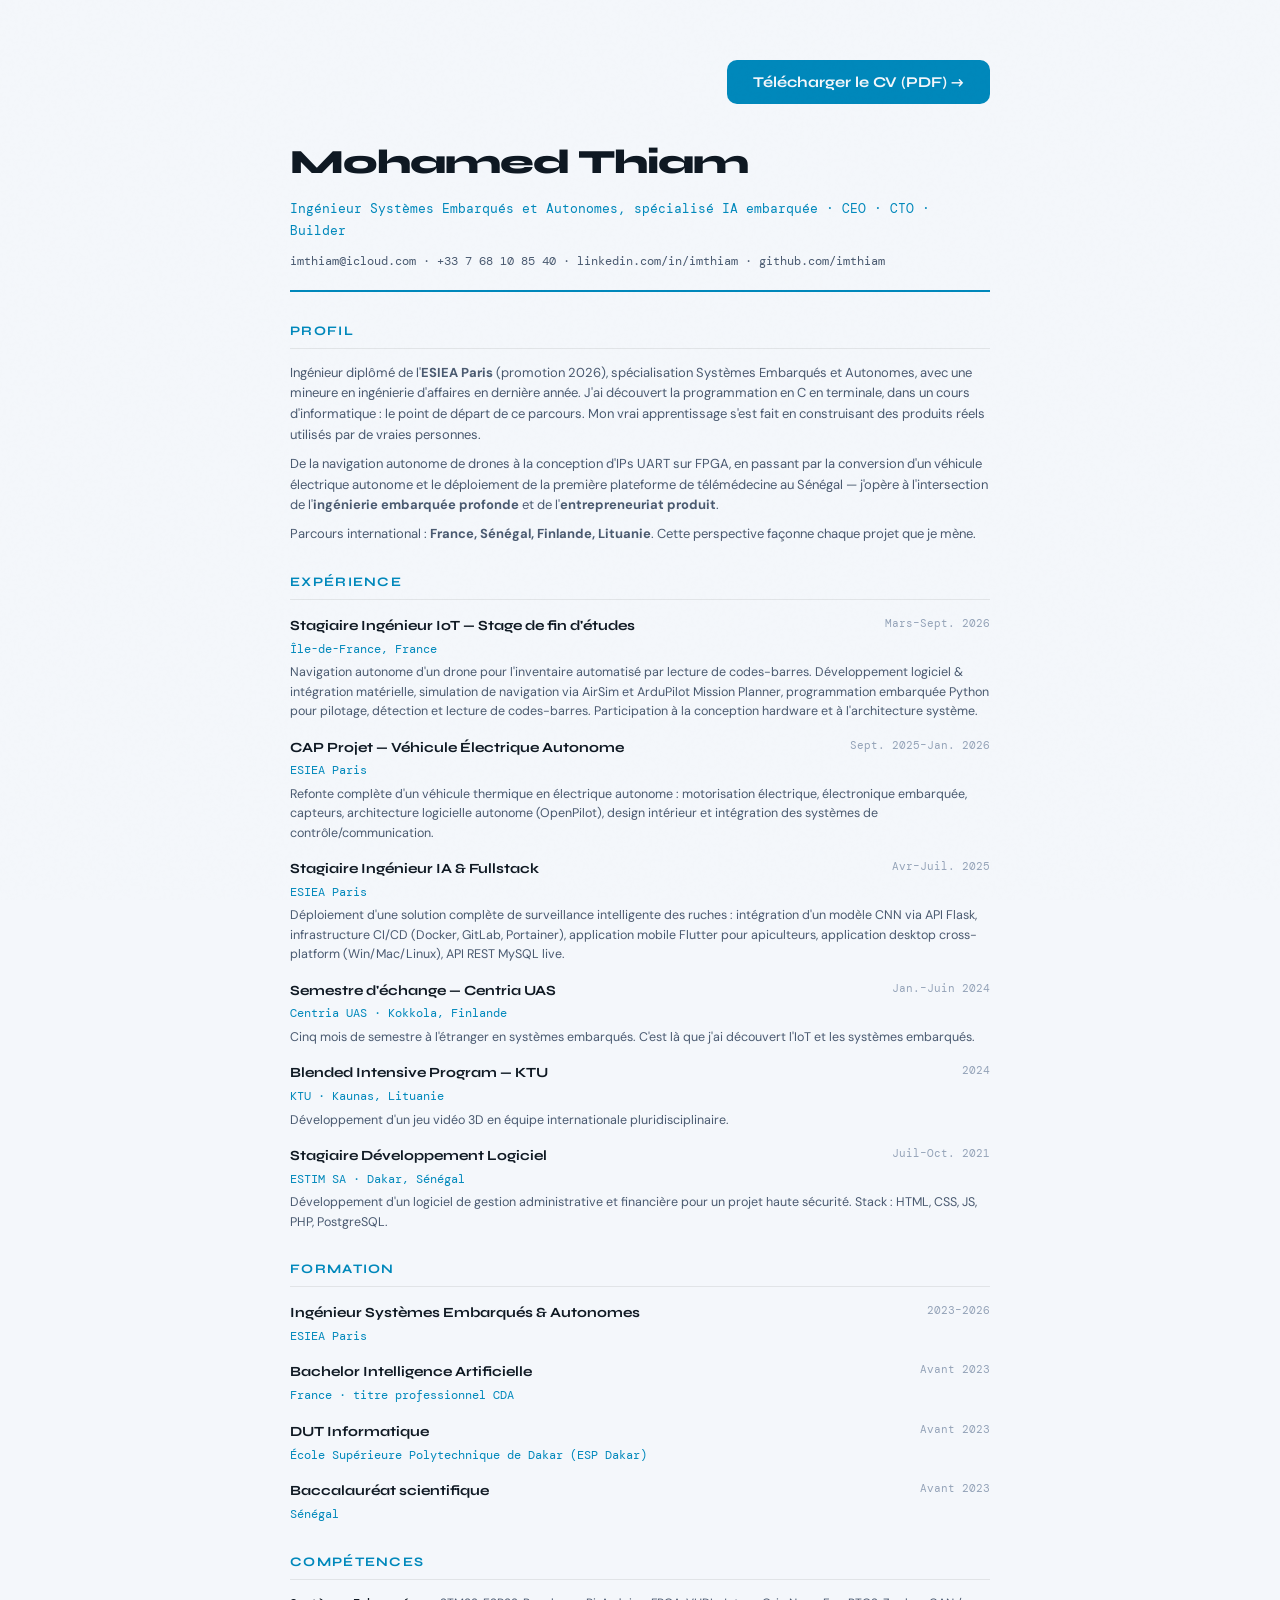
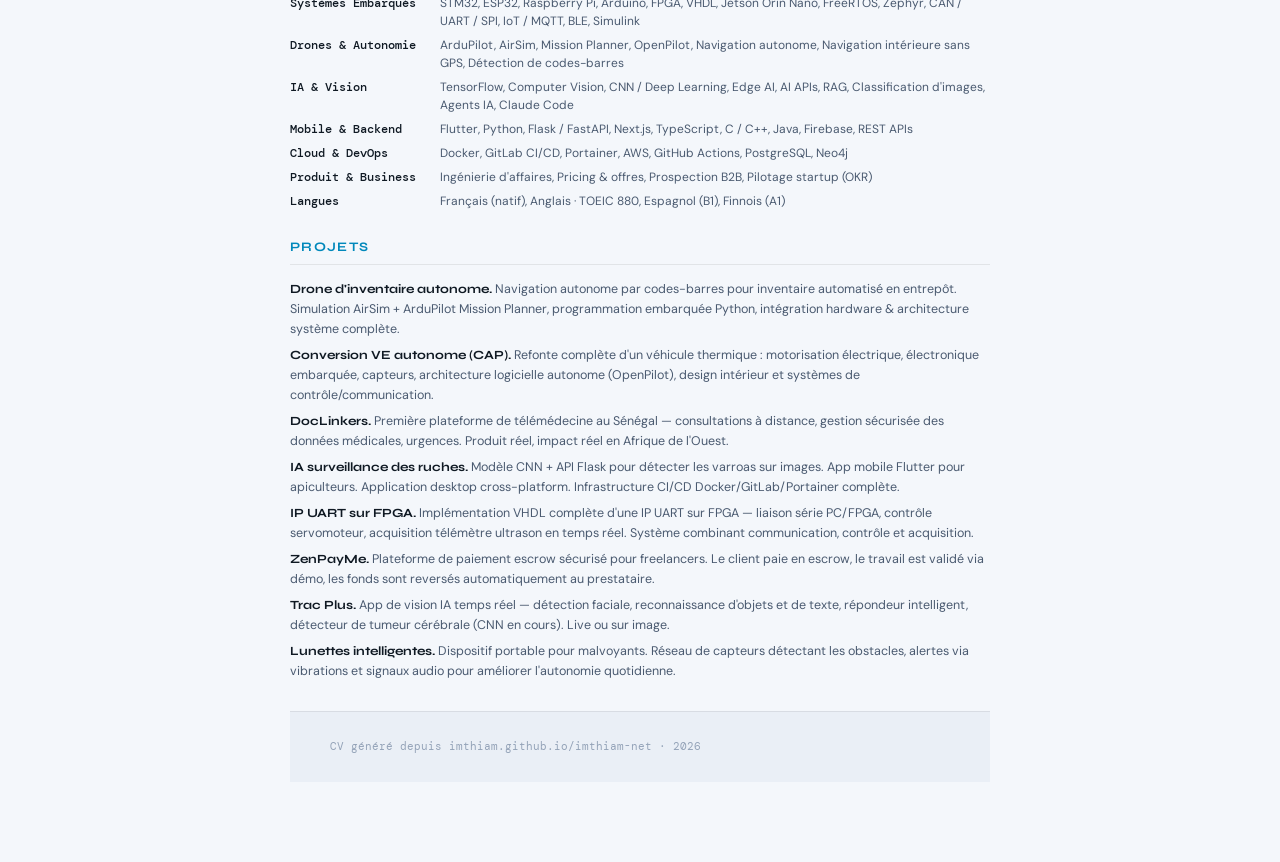
==== cv.html @ a421a37a "Add printable CV, remove legacy memo.html (Phase 5g) - cv.html + js/cv.js: standalone CV page readin" ====
<!DOCTYPE html>
<html lang="fr" data-theme="light">
<head>
  <meta charset="UTF-8" />
  <meta name="viewport" content="width=device-width, initial-scale=1.0" />
  <title>CV — Mohamed Thiam</title>
  <meta name="robots" content="noindex" />
  <link rel="preconnect" href="https://fonts.googleapis.com" />
  <link rel="preconnect" href="https://fonts.gstatic.com" crossorigin />
  <link href="https://fonts.googleapis.com/css2?family=Syne:wght@400;700;800&family=DM+Mono:wght@400;500&family=DM+Sans:wght@300;400;500&display=swap" rel="stylesheet" />
  <link rel="stylesheet" href="css/base.css" />
  <style>
    body { max-width: 780px; margin: 0 auto; padding: 60px 40px 80px; background: var(--bg); }
    .cv-actions { display: flex; justify-content: flex-end; margin-bottom: 30px; }
    .cv-header { border-bottom: 2px solid var(--accent); padding-bottom: 18px; margin-bottom: 28px; }
    .cv-name { font-family: 'Syne', sans-serif; font-weight: 800; font-size: 34px; letter-spacing: -1px; color: var(--text); }
    .cv-tagline { font-family: 'DM Mono', monospace; font-size: 13px; color: var(--accent); margin-top: 6px; }
    .cv-contact { font-family: 'DM Mono', monospace; font-size: 11.5px; color: var(--text2); margin-top: 10px; }
    .cv-section { margin-bottom: 26px; break-inside: avoid; }
    .cv-section-title { font-family: 'Syne', sans-serif; font-weight: 700; font-size: 13px; text-transform: uppercase; letter-spacing: 0.1em; color: var(--accent); border-bottom: 1px solid var(--border); padding-bottom: 6px; margin-bottom: 14px; }
    .cv-p { font-size: 13px; color: var(--text2); line-height: 1.6; margin-bottom: 8px; }
    .cv-item { margin-bottom: 14px; break-inside: avoid; }
    .cv-item-head { display: flex; justify-content: space-between; gap: 10px; }
    .cv-item-role { font-family: 'Syne', sans-serif; font-weight: 700; font-size: 14px; color: var(--text); }
    .cv-item-date { font-family: 'DM Mono', monospace; font-size: 11px; color: var(--text3); white-space: nowrap; }
    .cv-item-org { font-family: 'DM Mono', monospace; font-size: 11.5px; color: var(--accent); margin: 2px 0 4px; }
    .cv-item-desc { font-size: 12.5px; color: var(--text2); line-height: 1.55; }
    .cv-skill-row { display: flex; gap: 10px; font-size: 12px; margin-bottom: 6px; line-height: 1.5; }
    .cv-skill-title { font-family: 'DM Mono', monospace; font-weight: 500; color: var(--text); min-width: 140px; flex-shrink: 0; }
    .cv-skill-list { color: var(--text2); }
    .cv-project { font-size: 12.5px; color: var(--text2); line-height: 1.6; margin-bottom: 6px; }
    .cv-project-title { font-family: 'Syne', sans-serif; font-weight: 700; color: var(--text); }
    .cv-footer { margin-top: 30px; font-family: 'DM Mono', monospace; font-size: 10.5px; color: var(--text3); text-align: center; }

    @media print {
      @page { margin: 14mm; }
      body { padding: 0; max-width: none; }
      .no-print { display: none !important; }
      .cv-section { break-inside: avoid; }
    }
  </style>
</head>
<body>
  <div class="cv-actions no-print">
    <button class="btn-primary" id="cvPrintBtn">Télécharger le CV (PDF) →</button>
  </div>

  <header class="cv-header">
    <div class="cv-name" id="cvName"></div>
    <div class="cv-tagline" id="cvTagline"></div>
    <div class="cv-contact" id="cvContact"></div>
  </header>

  <section class="cv-section">
    <div class="cv-section-title">Profil</div>
    <div id="cvAbout"></div>
  </section>

  <section class="cv-section">
    <div class="cv-section-title">Expérience</div>
    <div id="cvExperience"></div>
  </section>

  <section class="cv-section">
    <div class="cv-section-title">Formation</div>
    <div id="cvEducation"></div>
  </section>

  <section class="cv-section">
    <div class="cv-section-title">Compétences</div>
    <div id="cvSkills"></div>
  </section>

  <section class="cv-section">
    <div class="cv-section-title">Projets</div>
    <div id="cvProjects"></div>
  </section>

  <footer class="cv-footer" id="cvFooter"></footer>

  <script type="module" src="js/cv.js"></script>
</body>
</html>
---- css/base.css ----
*, *::before, *::after { box-sizing: border-box; margin: 0; padding: 0; }

    [data-theme="dark"] {
      --bg: #080c10; --bg2: #0d1117; --bg3: #131922; --surface: #161d27;
      --border: rgba(255,255,255,0.07); --border2: rgba(255,255,255,0.12);
      --text: #e8edf2; --text2: #8b95a3; --text3: #4a5568;
      --accent: #00d4ff; --accent-dim: rgba(0,212,255,0.08); --accent-glow: rgba(0,212,255,0.15);
      --shadow: rgba(0,0,0,0.5); --noise: 0.35;
    }
    [data-theme="light"] {
      --bg: #f4f7fb; --bg2: #eaeff6; --bg3: #ffffff; --surface: #ffffff;
      --border: rgba(0,0,0,0.08); --border2: rgba(0,0,0,0.14);
      --text: #0f1923; --text2: #4a5a70; --text3: #94a3b8;
      --accent: #0088bb; --accent-dim: rgba(0,136,187,0.08); --accent-glow: rgba(0,136,187,0.12);
      --shadow: rgba(0,0,0,0.08); --noise: 0.07;
    }

    /* THEME TOGGLE VIEW TRANSITION */
    ::view-transition-old(root), ::view-transition-new(root) { animation: none; mix-blend-mode: normal; }
    ::view-transition-new(root) { clip-path: circle(0% at var(--vt-x, 50%) var(--vt-y, 50%)); animation: vt-circle-reveal 0.5s ease forwards; }
    ::view-transition-old(root) { animation: none; }
    @keyframes vt-circle-reveal { to { clip-path: circle(150% at var(--vt-x, 50%) var(--vt-y, 50%)); } }

    html { scroll-behavior: smooth; }
    body { background: var(--bg); color: var(--text); font-family: 'DM Sans', sans-serif; font-size: 16px; line-height: 1.7; overflow-x: hidden; transition: background 0.3s, color 0.3s; }
    body::before { content: ''; position: fixed; inset: 0; background-image: url("data:image/svg+xml,%3Csvg viewBox='0 0 256 256' xmlns='http://www.w3.org/2000/svg'%3E%3Cfilter id='n'%3E%3CfeTurbulence type='fractalNoise' baseFrequency='0.9' numOctaves='4' stitchTiles='stitch'/%3E%3C/filter%3E%3Crect width='100%25' height='100%25' filter='url(%23n)' opacity='0.05'/%3E%3C/svg%3E"); pointer-events: none; z-index: 1000; opacity: var(--noise); }
    .blob { position: fixed; border-radius: 50%; filter: blur(120px); pointer-events: none; z-index: 0; }
    .blob-1 { width: 600px; height: 600px; background: rgba(0,212,255,0.04); top: -200px; right: -100px; }
    .blob-2 { width: 500px; height: 500px; background: rgba(0,229,160,0.03); bottom: 10%; left: -150px; }

    /* BOOT SEQUENCE */
    .boot-screen { position: fixed; inset: 0; z-index: 1001; background: var(--bg); display: flex; flex-direction: column; justify-content: center; padding: 10vw; cursor: pointer; transition: opacity 0.4s ease; }
    .boot-screen[hidden] { display: none; }
    .boot-log { font-family: 'DM Mono', monospace; font-size: 13px; line-height: 1.9; color: var(--accent); white-space: pre-wrap; }
    .boot-hint { margin-top: 28px; font-family: 'DM Mono', monospace; font-size: 11px; color: var(--text3); text-transform: uppercase; letter-spacing: 0.08em; }

    /* NAV */
    nav { position: fixed; top: 0; left: 0; right: 0; z-index: 900; padding: 0 40px; display: flex; align-items: center; justify-content: space-between; height: 64px; background: rgba(8,12,16,0.88); backdrop-filter: blur(20px); border-bottom: 1px solid var(--border); transition: background 0.3s, border-color 0.3s; }
    [data-theme="light"] nav { background: rgba(244,247,251,0.92); }
    .nav-logo { font-family: 'Syne', sans-serif; font-weight: 800; font-size: 18px; color: var(--text); letter-spacing: -0.5px; }
    .nav-logo span { color: var(--accent); }
    .nav-links { display: flex; gap: 28px; list-style: none; align-items: center; }
    .nav-links a { font-family: 'DM Mono', monospace; font-size: 11px; color: var(--text2); text-decoration: none; letter-spacing: 0.05em; text-transform: uppercase; transition: color 0.2s; }
    .nav-links a:hover { color: var(--accent); }
    .nav-right { display: flex; align-items: center; gap: 10px; }
    .icon-btn { width: 34px; height: 34px; border-radius: 8px; border: 1px solid var(--border2); background: var(--surface); color: var(--text2); cursor: pointer; display: flex; align-items: center; justify-content: center; font-size: 15px; transition: all 0.2s; }
    .icon-btn:hover { border-color: var(--accent); color: var(--accent); }
    #cmdkBtn { width: auto; padding: 0 10px; font-size: 11px; font-family: 'DM Mono', monospace; letter-spacing: 0.05em; }
    .lang-btn { font-family: 'DM Mono', monospace; font-size: 11px; letter-spacing: 0.08em; color: var(--text2); background: var(--surface); border: 1px solid var(--border2); padding: 6px 11px; border-radius: 8px; cursor: pointer; transition: all 0.2s; text-transform: uppercase; }
    .lang-btn:hover { border-color: var(--accent); color: var(--accent); }
    .nav-cta { font-family: 'DM Mono', monospace; font-size: 11px; color: var(--accent); text-decoration: none; border: 1px solid var(--accent); padding: 7px 16px; border-radius: 6px; transition: all 0.2s; letter-spacing: 0.05em; }
    .nav-cta:hover { background: var(--accent); color: var(--bg); }
    .hamburger { display: none; flex-direction: column; gap: 5px; cursor: pointer; background: none; border: none; padding: 4px; }
    .hamburger span { width: 22px; height: 1.5px; background: var(--text); display: block; }

    /* MOBILE MENU */
    .mobile-menu { display: none; position: fixed; inset: 0; background: var(--bg); z-index: 800; flex-direction: column; align-items: center; justify-content: center; gap: 24px; }
    .mobile-menu.open { display: flex; }
    .mobile-menu a { font-family: 'Syne', sans-serif; font-size: 26px; font-weight: 700; color: var(--text); text-decoration: none; transition: color 0.2s; }
    .mobile-menu a:hover { color: var(--accent); }
    .close-btn { position: absolute; top: 22px; right: 22px; background: none; border: none; color: var(--text2); font-size: 26px; cursor: pointer; line-height: 1; }
    .mobile-controls { display: flex; gap: 10px; margin-top: 8px; }

    /* LAYOUT */
    section { position: relative; z-index: 1; }
    .container { max-width: 1200px; margin: 0 auto; padding: 0 40px; }
    .section-pad { padding: 100px 0; }
    .section-label { font-family: 'DM Mono', monospace; font-size: 11px; color: var(--accent); letter-spacing: 0.2em; text-transform: uppercase; margin-bottom: 16px; display: flex; align-items: center; gap: 12px; }
    .section-label::after { content: ''; flex: 1; max-width: 60px; height: 1px; background: var(--accent); opacity: 0.4; }
    h2 { font-family: 'Syne', sans-serif; font-size: clamp(32px, 4vw, 52px); font-weight: 800; letter-spacing: -2px; color: var(--text); line-height: 1.05; }
    h2 em { font-style: normal; color: var(--accent); }

    /* HERO */
    #hero { min-height: 100vh; display: flex; flex-direction: column; justify-content: center; padding: 120px 40px 80px; max-width: 1200px; margin: 0 auto; }
    .drone-sim-wrap { position: relative; width: 100%; height: 320px; margin-top: 48px; border: 1px solid var(--border); border-radius: 16px; overflow: hidden; background: var(--bg2); }
    .drone-canvas { display: block; width: 100%; height: 100%; cursor: crosshair; }
    .drone-telemetry { position: absolute; top: 14px; left: 14px; background: rgba(8,12,16,0.72); border: 1px solid var(--border2); border-radius: 10px; padding: 10px 14px; font-family: 'DM Mono', monospace; font-size: 11px; color: var(--text2); display: grid; gap: 4px; backdrop-filter: blur(6px); }
    [data-theme="light"] .drone-telemetry { background: rgba(255,255,255,0.78); }
    .dt-row { display: flex; gap: 10px; justify-content: space-between; min-width: 150px; }
    .dt-label { color: var(--text3); letter-spacing: 0.08em; }
    .drone-sim-wrap .drone-telemetry span:last-child { color: var(--accent); }
    .drone-sim-hint { position: absolute; bottom: 12px; right: 14px; font-family: 'DM Mono', monospace; font-size: 10px; color: var(--text3); text-transform: uppercase; letter-spacing: 0.08em; }
    .drone-sim-static-note { padding: 14px; font-size: 12px; color: var(--text3); font-family: 'DM Mono', monospace; }
    .sr-only { position: absolute; width: 1px; height: 1px; padding: 0; margin: -1px; overflow: hidden; clip: rect(0,0,0,0); white-space: nowrap; border: 0; }
    @media (max-width: 960px) {
      .drone-sim-wrap { height: 240px; }
    }
    .hero-badge { display: inline-flex; align-items: center; gap: 8px; background: var(--accent-dim); border: 1px solid rgba(0,212,255,0.2); padding: 6px 14px; border-radius: 100px; font-family: 'DM Mono', monospace; font-size: 11px; color: var(--accent); letter-spacing: 0.08em; text-transform: uppercase; margin-bottom: 32px; animation: fadeUp 0.6s ease both; }
    .hero-badge::before { content: '●'; font-size: 8px; animation: blink 2s infinite; }
    @keyframes blink { 0%,100%{opacity:1}50%{opacity:0.3} }
    h1 { font-family: 'Syne', sans-serif; font-size: clamp(50px, 8vw, 96px); font-weight: 800; line-height: 0.95; letter-spacing: -3px; color: var(--text); margin-bottom: 8px; animation: fadeUp 0.6s 0.1s ease both; }
    h1 .line2 { color: var(--accent); display: block; }
    .hero-tagline { font-family: 'DM Mono', monospace; font-size: 13px; color: var(--text2); letter-spacing: 0.05em; margin-bottom: 28px; animation: fadeUp 0.6s 0.2s ease both; }
    .hero-tagline strong { color: var(--accent); font-weight: 400; }
    .hero-desc { font-size: 18px; color: var(--text2); max-width: 560px; line-height: 1.65; margin-bottom: 44px; font-weight: 300; animation: fadeUp 0.6s 0.3s ease both; }
    .hero-desc em { color: var(--text); font-style: normal; font-weight: 400; }
    .hero-actions { display: flex; gap: 14px; flex-wrap: wrap; animation: fadeUp 0.6s 0.4s ease both; }
    .btn-primary { background: var(--accent); color: var(--bg); padding: 13px 26px; border-radius: 10px; font-family: 'Syne', sans-serif; font-weight: 700; font-size: 15px; text-decoration: none; transition: all 0.2s; display: inline-flex; align-items: center; gap: 8px; border: none; cursor: pointer; }
    .btn-primary:hover { opacity: 0.9; transform: translateY(-1px); box-shadow: 0 12px 36px var(--accent-glow); }
    .btn-secondary { background: var(--surface); color: var(--text); padding: 13px 26px; border-radius: 10px; font-family: 'Syne', sans-serif; font-weight: 600; font-size: 15px; text-decoration: none; border: 1px solid var(--border2); transition: all 0.2s; }
    .btn-secondary:hover { border-color: var(--accent); color: var(--accent); transform: translateY(-1px); }
    .hero-stats { display: flex; gap: 40px; margin-top: 60px; padding-top: 36px; border-top: 1px solid var(--border); animation: fadeUp 0.6s 0.5s ease both; flex-wrap: wrap; }
    .stat-num { font-family: 'Syne', sans-serif; font-size: 30px; font-weight: 800; color: var(--text); letter-spacing: -1px; font-variant-numeric: tabular-nums; }
    .stat-num span { color: var(--accent); }
    .stat-label { font-size: 11px; color: var(--text3); text-transform: uppercase; letter-spacing: 0.1em; font-family: 'DM Mono', monospace; margin-top: 2px; }
    @keyframes fadeUp { from{opacity:0;transform:translateY(18px)}to{opacity:1;transform:translateY(0)} }

    /* SCROLL PROGRESS */
    .scroll-progress { position: fixed; top: 0; left: 0; right: 0; height: 2px; z-index: 901; background: var(--accent); transform-origin: left; transform: scaleX(0); }

    /* TILT + HALO (pointer: fine only) */
    .company-card, .pcard, .skill-group { transition: transform 0.15s ease, border-color 0.3s, box-shadow 0.3s; will-change: transform; position: relative; }
    .tilt-active::after { content: ''; position: absolute; inset: 0; border-radius: inherit; background: radial-gradient(220px circle at var(--halo-x,50%) var(--halo-y,50%), var(--accent-glow), transparent 70%); pointer-events: none; }

    /* STRIP */
    .roles-strip { background: var(--bg2); border-top: 1px solid var(--border); border-bottom: 1px solid var(--border); padding: 13px 0; overflow: hidden; }
    .roles-track { display: flex; gap: 52px; white-space: nowrap; animation: scroll-left 24s linear infinite; width: max-content; }
    .roles-strip:hover .roles-track { animation-play-state: paused; }
    .roles-track span { font-family: 'DM Mono', monospace; font-size: 10px; text-transform: uppercase; letter-spacing: 0.15em; color: var(--text3); }
    .roles-track span.a { color: var(--accent); }
    @keyframes scroll-left { from{transform:translateX(0)}to{transform:translateX(-50%)} }

    /* COMPANIES */
    #companies { background: var(--bg2); }
    .companies-grid { display: grid; grid-template-columns: repeat(auto-fit, minmax(300px, 1fr)); gap: 18px; margin-top: 52px; }
    .company-card { background: var(--bg3); border: 1px solid var(--border); border-radius: 20px; padding: 32px; transition: all 0.3s; position: relative; overflow: hidden; text-decoration: none; color: inherit; display: block; }
    .company-card::before { content: ''; position: absolute; inset: 0; border-radius: 20px; background: linear-gradient(135deg, var(--accent-glow), transparent); opacity: 0; transition: opacity 0.3s; }
    .company-card:hover { border-color: rgba(0,180,220,0.28); transform: translateY(-3px); box-shadow: 0 16px 48px var(--shadow); }
    .company-card:hover::before { opacity: 1; }
    .company-role { font-family: 'DM Mono', monospace; font-size: 10px; color: var(--accent); text-transform: uppercase; letter-spacing: 0.15em; margin-bottom: 6px; }
    .company-name { font-family: 'Syne', sans-serif; font-size: 24px; font-weight: 800; letter-spacing: -0.5px; color: var(--text); margin-bottom: 10px; }
    .company-desc { font-size: 14px; color: var(--text2); line-height: 1.65; margin-bottom: 18px; }
    .company-tags { display: flex; flex-wrap: wrap; gap: 6px; }
    .tag { background: rgba(255,255,255,0.04); border: 1px solid var(--border); padding: 4px 10px; border-radius: 100px; font-size: 11px; font-family: 'DM Mono', monospace; color: var(--text2); }
    [data-theme="light"] .tag { background: rgba(0,0,0,0.03); }
    .company-link { margin-top: 18px; font-family: 'DM Mono', monospace; font-size: 11px; color: var(--accent); display: inline-flex; align-items: center; gap: 4px; }

    /* ABOUT */
    #about { background: var(--bg); }
    .about-grid { display: grid; grid-template-columns: 1fr 1fr; gap: 80px; align-items: start; margin-top: 56px; }
    .about-text p { color: var(--text2); margin-bottom: 18px; font-size: 16px; line-height: 1.75; }
    .about-text p strong { color: var(--text); font-weight: 500; }
    .photo-frame { width: 100%; aspect-ratio: 3/4; max-width: 340px; background: var(--bg3); border: 1px solid var(--border); border-radius: 20px; overflow: hidden; position: relative; }
    .photo-frame img { width: 100%; height: 100%; object-fit: cover; filter: grayscale(15%); transition: filter 0.3s; }
    .photo-frame:hover img { filter: grayscale(0%); }
    .photo-badge { position: absolute; bottom: 20px; left: 20px; background: rgba(8,12,16,0.88); border: 1px solid var(--border2); backdrop-filter: blur(10px); padding: 11px 15px; border-radius: 10px; }
    [data-theme="light"] .photo-badge { background: rgba(255,255,255,0.92); }
    .photo-badge p { font-size: 11px; color: var(--text2); font-family: 'DM Mono', monospace; }
    .photo-badge strong { color: var(--accent); }
    .loc-list { display: flex; flex-direction: column; gap: 10px; margin-top: 28px; }
    .loc-item { display: flex; align-items: center; gap: 10px; font-size: 13px; color: var(--text2); font-family: 'DM Mono', monospace; }
    .loc-dot { width: 6px; height: 6px; border-radius: 50%; background: var(--accent); flex-shrink: 0; }

    /* SKILLS */
    #skills { background: var(--bg2); }
    .skills-grid { display: grid; grid-template-columns: repeat(3,1fr); gap: 18px; margin-top: 52px; }
    .skill-group { background: var(--bg3); border: 1px solid var(--border); border-radius: 18px; padding: 26px; transition: border-color 0.3s; }
    .skill-group:hover { border-color: var(--border2); }
    .sg-icon { width: 38px; height: 38px; background: var(--accent-dim); border-radius: 9px; display: flex; align-items: center; justify-content: center; font-size: 18px; margin-bottom: 14px; }
    .sg-title { font-family: 'Syne', sans-serif; font-weight: 700; font-size: 15px; color: var(--text); margin-bottom: 14px; }
    .pills { display: flex; flex-wrap: wrap; gap: 5px; }
    .pill { background: rgba(255,255,255,0.04); border: 1px solid var(--border); padding: 4px 10px; border-radius: 5px; font-size: 11px; font-family: 'DM Mono', monospace; color: var(--text2); transition: all 0.2s; cursor: default; }
    [data-theme="light"] .pill { background: rgba(0,0,0,0.03); }
    .pill:hover { border-color: var(--accent); color: var(--accent); background: var(--accent-dim); }
    .pill.f { border-color: rgba(0,180,220,0.3); color: var(--accent); background: var(--accent-dim); }
    .sg-context { margin-top: 12px; padding-top: 12px; border-top: 1px solid var(--border); font-size: 11px; color: var(--text3); font-family: 'DM Mono', monospace; line-height: 1.6; }

    /* PROJECTS */
    #projects { background: var(--bg); }
    .proj-header { display: flex; justify-content: space-between; align-items: flex-end; margin-bottom: 52px; flex-wrap: wrap; gap: 18px; }
    .filter-tabs { display: flex; gap: 7px; flex-wrap: wrap; }
    .ftab { font-family: 'DM Mono', monospace; font-size: 11px; letter-spacing: 0.08em; text-transform: uppercase; color: var(--text3); background: none; border: 1px solid var(--border); padding: 5px 12px; border-radius: 5px; cursor: pointer; transition: all 0.2s; }
    .ftab:hover, .ftab.active { border-color: var(--accent); color: var(--accent); background: var(--accent-dim); }
    .projects-grid { display: grid; grid-template-columns: repeat(auto-fill, minmax(310px,1fr)); gap: 18px; }
    .pcard { background: var(--bg3); border: 1px solid var(--border); border-radius: 18px; overflow: hidden; transition: border-color 0.3s, box-shadow 0.3s, transform 0.35s; display: flex; flex-direction: column; cursor: pointer; }
    .pcard:hover { border-color: rgba(0,180,220,0.22); transform: translateY(-3px); box-shadow: 0 18px 52px var(--shadow); }
    .pcard:focus-visible { outline: 2px solid var(--accent); outline-offset: 2px; }
    .pimg { width: 100%; height: 150px; background: var(--bg2); position: relative; overflow: hidden; display: flex; align-items: center; justify-content: center; }
    .pimg-icon { font-size: 40px; opacity: 0.4; }
    .pimg-grad { position: absolute; inset: 0; background: linear-gradient(135deg, var(--accent-dim), transparent); }
    .ptype { position: absolute; top: 10px; right: 10px; font-family: 'DM Mono', monospace; font-size: 9px; text-transform: uppercase; letter-spacing: 0.1em; padding: 3px 9px; border-radius: 100px; background: rgba(8,12,16,0.82); border: 1px solid var(--border2); color: var(--text2); }
    [data-theme="light"] .ptype { background: rgba(255,255,255,0.92); }
    .pbody { padding: 22px; flex: 1; display: flex; flex-direction: column; }
    .ptitle { font-family: 'Syne', sans-serif; font-weight: 700; font-size: 18px; color: var(--text); letter-spacing: -0.4px; margin-bottom: 8px; }
    .pdesc { font-size: 13px; color: var(--text2); line-height: 1.65; margin-bottom: 18px; flex: 1; }
    .pstack { display: flex; flex-wrap: wrap; gap: 5px; }
    .stag { font-family: 'DM Mono', monospace; font-size: 10px; color: var(--accent); background: var(--accent-dim); border: 1px solid rgba(0,180,220,0.15); padding: 3px 7px; border-radius: 4px; }

    /* PROJECT DETAIL MODAL */
    .pm-backdrop { position: fixed; inset: 0; z-index: 950; background: rgba(0,0,0,0.6); backdrop-filter: blur(4px); display: flex; justify-content: flex-end; opacity: 0; transition: opacity 0.25s ease; }
    .pm-backdrop[hidden] { display: none; }
    .pm-backdrop.open { opacity: 1; }
    .pm-panel { width: min(520px, 100%); height: 100%; background: var(--bg3); border-left: 1px solid var(--border2); padding: 60px 36px 36px; overflow-y: auto; position: relative; transform: translateX(24px); opacity: 0; transition: transform 0.3s ease, opacity 0.3s ease; }
    .pm-backdrop.open .pm-panel { transform: translateX(0); opacity: 1; }
    .pm-close { position: absolute; top: 20px; right: 20px; width: 34px; height: 34px; border-radius: 8px; border: 1px solid var(--border2); background: var(--surface); color: var(--text2); cursor: pointer; font-size: 15px; }
    .pm-close:hover { border-color: var(--accent); color: var(--accent); }
    .pm-type { font-family: 'DM Mono', monospace; font-size: 10px; text-transform: uppercase; letter-spacing: 0.1em; color: var(--text2); border: 1px solid var(--border2); display: inline-block; padding: 3px 9px; border-radius: 100px; margin-bottom: 14px; }
    .pm-title { font-family: 'Syne', sans-serif; font-size: 26px; font-weight: 800; letter-spacing: -0.5px; color: var(--text); margin-bottom: 14px; }
    .pm-stack { display: flex; flex-wrap: wrap; gap: 5px; margin-bottom: 30px; }
    .pm-section { margin-bottom: 24px; }
    .pm-label { font-family: 'DM Mono', monospace; font-size: 10px; color: var(--accent); text-transform: uppercase; letter-spacing: 0.12em; margin-bottom: 8px; }
    .pm-section p { font-size: 14px; color: var(--text2); line-height: 1.7; }
    @media (max-width: 600px) {
      .pm-panel { width: 100%; padding: 56px 22px 30px; }
    }
    @media (prefers-reduced-motion: reduce) {
      .pm-backdrop, .pm-panel { transition: none; }
    }

    /* COMMAND PALETTE */
    .cmdk-backdrop { position: fixed; inset: 0; z-index: 970; background: rgba(0,0,0,0.55); backdrop-filter: blur(4px); display: flex; align-items: flex-start; justify-content: center; padding-top: 12vh; opacity: 0; transition: opacity 0.2s ease; }
    .cmdk-backdrop[hidden] { display: none; }
    .cmdk-backdrop.open { opacity: 1; }
    .cmdk-panel { width: min(560px, 90vw); background: var(--bg3); border: 1px solid var(--border2); border-radius: 14px; box-shadow: 0 24px 64px var(--shadow); overflow: hidden; transform: translateY(-8px); transition: transform 0.2s ease; }
    .cmdk-backdrop.open .cmdk-panel { transform: translateY(0); }
    .cmdk-input { width: 100%; border: none; border-bottom: 1px solid var(--border); background: transparent; color: var(--text); font-family: 'DM Sans', sans-serif; font-size: 16px; padding: 18px 20px; outline: none; }
    .cmdk-list { max-height: 360px; overflow-y: auto; padding: 8px; }
    .cmdk-item { padding: 11px 14px; border-radius: 8px; font-size: 14px; color: var(--text2); cursor: pointer; font-family: 'DM Mono', monospace; }
    .cmdk-item.active { background: var(--accent-dim); color: var(--accent); }
    .cmdk-empty { padding: 20px 14px; font-size: 13px; color: var(--text3); font-family: 'DM Mono', monospace; }
    @media (prefers-reduced-motion: reduce) {
      .cmdk-backdrop, .cmdk-panel { transition: none; }
    }

    /* TERMINAL */
    .term-trigger { position: fixed; right: 24px; bottom: 24px; z-index: 900; width: 42px; height: 42px; border-radius: 10px; border: 1px solid var(--border2); background: var(--surface); color: var(--text2); font-family: 'DM Mono', monospace; font-size: 15px; cursor: pointer; display: flex; align-items: center; justify-content: center; transition: all 0.2s; }
    .term-trigger:hover { border-color: var(--accent); color: var(--accent); }
    .term-panel { position: fixed; left: 0; right: 0; bottom: 0; z-index: 960; height: min(380px, 60vh); background: var(--bg2); border-top: 1px solid var(--border2); box-shadow: 0 -12px 48px var(--shadow); display: flex; flex-direction: column; transform: translateY(100%); transition: transform 0.25s ease; }
    .term-panel[hidden] { display: none; }
    .term-panel.open { transform: translateY(0); }
    .term-header { display: flex; justify-content: space-between; align-items: center; padding: 10px 16px; border-bottom: 1px solid var(--border); font-family: 'DM Mono', monospace; font-size: 11px; color: var(--text3); }
    .term-close { background: none; border: none; color: var(--text3); cursor: pointer; font-size: 13px; }
    .term-close:hover { color: var(--accent); }
    .term-output { flex: 1; overflow-y: auto; padding: 12px 16px; font-family: 'DM Mono', monospace; font-size: 13px; color: var(--text2); }
    .term-line { white-space: pre-wrap; line-height: 1.7; }
    .term-echo { color: var(--accent); }
    .term-inputline { display: flex; align-items: center; gap: 8px; padding: 10px 16px; border-top: 1px solid var(--border); }
    .term-prompt { color: var(--accent); font-family: 'DM Mono', monospace; font-size: 13px; }
    .term-inputline input { flex: 1; background: none; border: none; outline: none; color: var(--text); font-family: 'DM Mono', monospace; font-size: 13px; }
    @media (prefers-reduced-motion: reduce) {
      .term-panel { transition: none; }
    }
    @media (max-width: 600px) {
      .term-trigger { right: 16px; bottom: 16px; }
    }

    /* TIMELINE */
    #experience { background: var(--bg2); }
    .timeline { margin-top: 52px; position: relative; }
    .timeline-trace { position: absolute; left: 0; top: 0; z-index: 0; overflow: visible; pointer-events: none; }
    .timeline-trace-path { fill: none; stroke: var(--accent); stroke-width: 1.5; opacity: 0.55; transition: stroke-dashoffset 0.1s linear; }
    .timeline-trace-via { fill: var(--bg2); stroke: var(--accent); stroke-width: 1.5; opacity: 0.7; }
    .timeline-trace-pulse { fill: var(--accent); filter: drop-shadow(0 0 6px var(--accent)); transition: opacity 0.3s ease; }
    .tl-item { display: flex; gap: 36px; padding-bottom: 44px; padding-left: 56px; position: relative; z-index: 1; opacity: 0; transform: translateY(16px); transition: opacity 0.5s ease, transform 0.5s ease; transition-delay: calc(var(--i, 0) * 70ms); }
    .timeline.visible .tl-item { opacity: 1; transform: translateY(0); }
    .tl-dot { position: absolute; left: 13px; top: 5px; width: 15px; height: 15px; border-radius: 50%; border: 2px solid var(--accent); background: var(--bg2); z-index: 2; }
    .tl-dot.now { background: var(--accent); box-shadow: 0 0 0 4px var(--accent-dim); }
    .tl-date { font-family: 'DM Mono', monospace; font-size: 11px; color: var(--text3); white-space: nowrap; padding-top: 3px; min-width: 120px; }
    .tl-content { flex: 1; }
    .tl-role { font-family: 'Syne', sans-serif; font-weight: 700; font-size: 17px; color: var(--text); letter-spacing: -0.3px; }
    .tl-org { font-size: 12px; color: var(--accent); font-family: 'DM Mono', monospace; margin: 3px 0 10px; }
    .tl-desc { font-size: 13px; color: var(--text2); line-height: 1.7; }
    .tl-tags { display: flex; flex-wrap: wrap; gap: 5px; margin-top: 10px; }
    @media (prefers-reduced-motion: reduce) {
      .tl-item { transition-delay: 0s !important; }
    }

    /* CONTACT */
    #contact { background: var(--bg); }
    .contact-grid { display: grid; grid-template-columns: 1.2fr 1fr; gap: 72px; align-items: start; margin-top: 56px; }
    .contact-text p { color: var(--text2); font-size: 16px; line-height: 1.75; margin-bottom: 22px; }
    .clinks { display: flex; flex-direction: column; gap: 9px; }
    .clink { display: flex; align-items: center; gap: 12px; padding: 13px 18px; background: var(--surface); border: 1px solid var(--border); border-radius: 10px; text-decoration: none; transition: all 0.2s; }
    .clink:hover { border-color: var(--accent); transform: translateX(4px); }
    .clink-icon { width: 34px; height: 34px; background: var(--accent-dim); border-radius: 7px; display: flex; align-items: center; justify-content: center; font-size: 15px; flex-shrink: 0; }
    .clink-text { font-family: 'DM Mono', monospace; font-size: 12px; color: var(--text2); }
    .clink-label { font-size: 10px; color: var(--text3); text-transform: uppercase; letter-spacing: 0.1em; }
    .cform { display: flex; flex-direction: column; gap: 13px; }
    .fg { display: flex; flex-direction: column; gap: 5px; }
    .flabel { font-family: 'DM Mono', monospace; font-size: 10px; color: var(--text2); text-transform: uppercase; letter-spacing: 0.1em; }
    .finput, .ftextarea { background: var(--surface); border: 1px solid var(--border); border-radius: 9px; padding: 11px 14px; color: var(--text); font-family: 'DM Sans', sans-serif; font-size: 15px; transition: border-color 0.2s; outline: none; width: 100%; }
    .finput:focus, .ftextarea:focus { border-color: var(--accent); }
    .ftextarea { height: 105px; resize: vertical; }
    .finput::placeholder, .ftextarea::placeholder { color: var(--text3); }

    /* FOOTER */
    footer { background: var(--bg2); border-top: 1px solid var(--border); padding: 26px 40px; display: flex; justify-content: space-between; align-items: center; flex-wrap: wrap; gap: 10px; position: relative; z-index: 1; }
    .footer-name { font-family: 'Syne', sans-serif; font-weight: 700; color: var(--text); font-size: 14px; }
    .footer-copy { font-family: 'DM Mono', monospace; font-size: 11px; color: var(--text3); }
    .footer-right { display: flex; align-items: center; gap: 18px; flex-wrap: wrap; }
    .footer-hood-btn { background: none; border: none; color: var(--text3); font-family: 'DM Mono', monospace; font-size: 11px; letter-spacing: 0.05em; cursor: pointer; padding: 0; }
    .footer-hood-btn:hover { color: var(--accent); }
    .hood-grid { display: grid; grid-template-columns: 1fr 1fr; gap: 10px; margin-bottom: 28px; }
    .hood-row { display: flex; justify-content: space-between; gap: 8px; padding: 10px 12px; background: var(--surface); border: 1px solid var(--border); border-radius: 8px; font-family: 'DM Mono', monospace; font-size: 12px; }
    .hood-label { color: var(--text3); }
    .hood-value { color: var(--accent); font-variant-numeric: tabular-nums; }

    /* REVEAL */
    .reveal { opacity: 0; transform: translateY(22px); transition: opacity 0.65s ease, transform 0.65s ease; }
    .reveal.visible { opacity: 1; transform: translateY(0); }

    /* RESPONSIVE */
    @media (max-width: 960px) {
      nav { padding: 0 20px; }
      .nav-links, .nav-cta { display: none; }
      .hamburger { display: flex; }
      #hero { padding: 100px 20px 60px; }
      h1 { font-size: clamp(38px, 10vw, 62px); letter-spacing: -2px; }
      .hero-stats { gap: 20px; }
      .container { padding: 0 20px; }
      .section-pad { padding: 70px 0; }
      .about-grid { grid-template-columns: 1fr; gap: 40px; }
      .about-photo-block { order: -1; }
      .photo-frame { max-width: 240px; aspect-ratio: 1/1; }
      .skills-grid { grid-template-columns: 1fr 1fr; }
      .contact-grid { grid-template-columns: 1fr; gap: 40px; }
      footer { padding: 20px; justify-content: center; text-align: center; }
      .tl-item { padding-left: 32px; gap: 0; flex-direction: column; }
      .tl-dot { left: 0; }
    }
    @media (max-width: 600px) {
      .skills-grid { grid-template-columns: 1fr; }
      .companies-grid { grid-template-columns: 1fr; }
    }
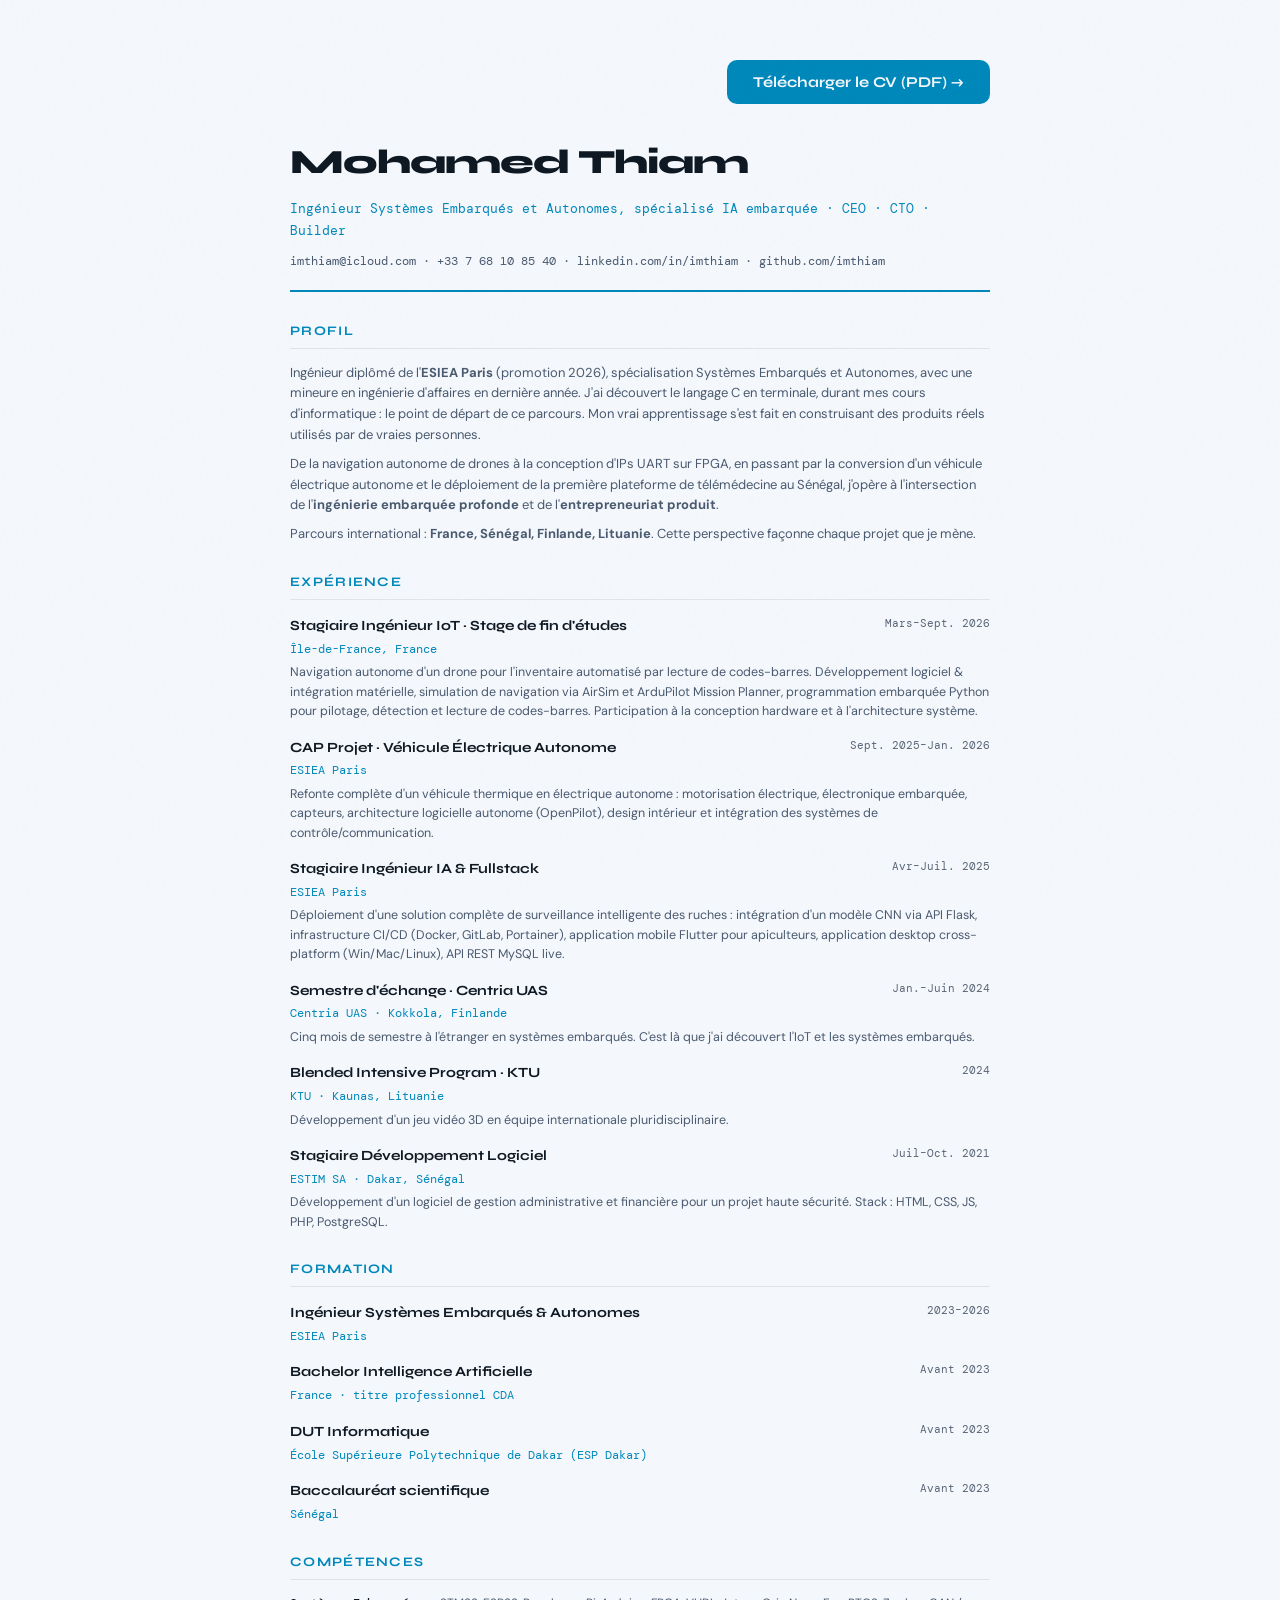
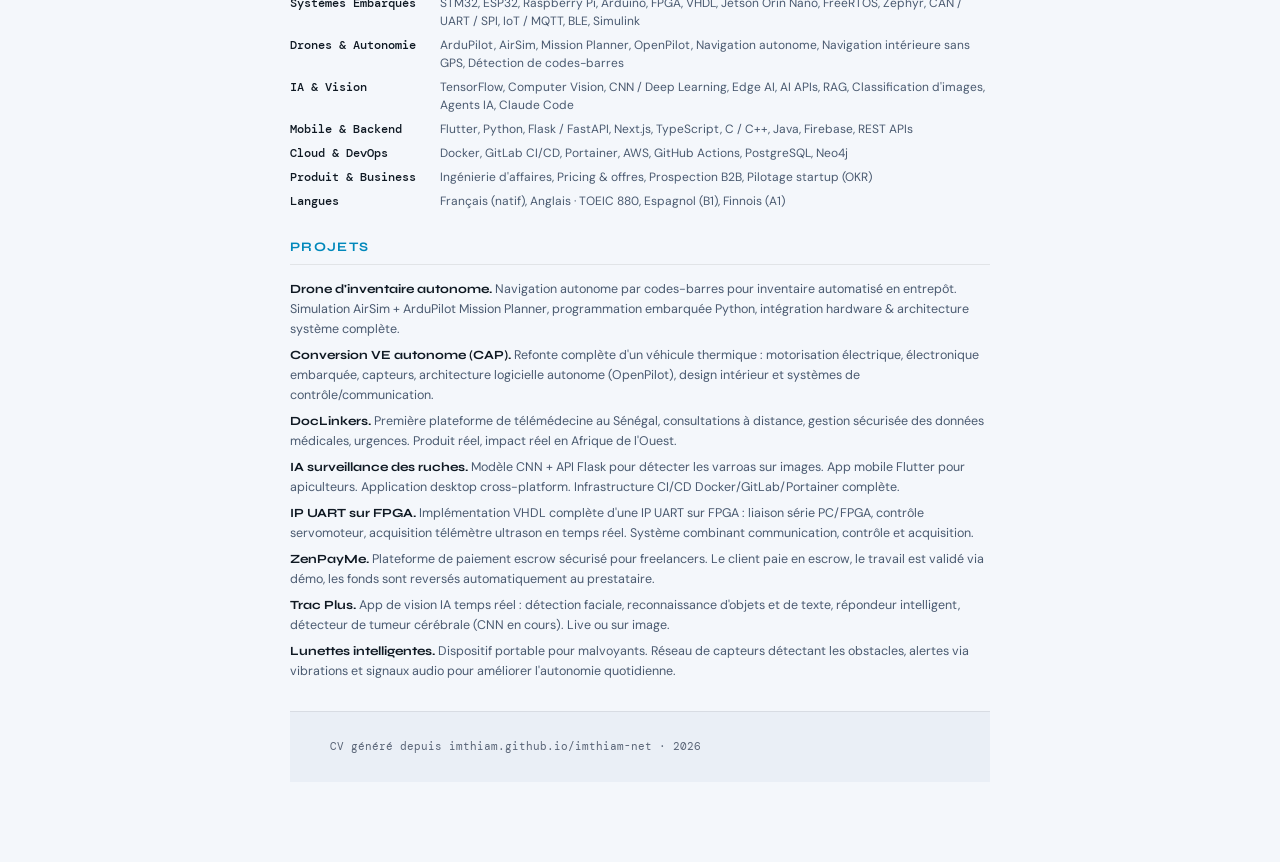
==== commit 98d053fa: "Fix reported issues: em dashes, Quinzaine venture, badge overflow, mobile menu, waypoint colors - Re" ====
--- a/cv.html
+++ b/cv.html
@@ -3,7 +3,7 @@
 <head>
   <meta charset="UTF-8" />
   <meta name="viewport" content="width=device-width, initial-scale=1.0" />
-  <title>CV — Mohamed Thiam</title>
+  <title>CV · Mohamed Thiam</title>
   <meta name="robots" content="noindex" />
   <link rel="preconnect" href="https://fonts.googleapis.com" />
   <link rel="preconnect" href="https://fonts.gstatic.com" crossorigin />
--- a/css/base.css
+++ b/css/base.css
@@ -3,14 +3,14 @@
     [data-theme="dark"] {
       --bg: #080c10; --bg2: #0d1117; --bg3: #131922; --surface: #161d27;
       --border: rgba(255,255,255,0.07); --border2: rgba(255,255,255,0.12);
-      --text: #e8edf2; --text2: #8b95a3; --text3: #4a5568;
+      --text: #e8edf2; --text2: #8b95a3; --text3: #7a8699;
       --accent: #00d4ff; --accent-dim: rgba(0,212,255,0.08); --accent-glow: rgba(0,212,255,0.15);
       --shadow: rgba(0,0,0,0.5); --noise: 0.35;
     }
     [data-theme="light"] {
       --bg: #f4f7fb; --bg2: #eaeff6; --bg3: #ffffff; --surface: #ffffff;
       --border: rgba(0,0,0,0.08); --border2: rgba(0,0,0,0.14);
-      --text: #0f1923; --text2: #4a5a70; --text3: #94a3b8;
+      --text: #0f1923; --text2: #4a5a70; --text3: #5a6577;
       --accent: #0088bb; --accent-dim: rgba(0,136,187,0.08); --accent-glow: rgba(0,136,187,0.12);
       --shadow: rgba(0,0,0,0.08); --noise: 0.07;
     }
@@ -29,9 +29,13 @@
     .blob-2 { width: 500px; height: 500px; background: rgba(0,229,160,0.03); bottom: 10%; left: -150px; }
 
     /* BOOT SEQUENCE */
-    .boot-screen { position: fixed; inset: 0; z-index: 1001; background: var(--bg); display: flex; flex-direction: column; justify-content: center; padding: 10vw; cursor: pointer; transition: opacity 0.4s ease; }
+    .boot-screen { position: fixed; inset: 0; z-index: 1001; background: var(--bg); display: flex; flex-direction: column; justify-content: center; padding: 10vw; cursor: pointer; transition: transform 0.4s ease, filter 0.4s ease; }
     .boot-screen[hidden] { display: none; }
-    .boot-log { font-family: 'DM Mono', monospace; font-size: 13px; line-height: 1.9; color: var(--accent); white-space: pre-wrap; }
+    .boot-screen.boot-exit { transform: scale(1.04); filter: blur(6px); }
+    @media (prefers-reduced-motion: reduce) {
+      .boot-screen { transition: none; }
+    }
+    .boot-log { font-family: 'DM Mono', monospace; font-size: 13px; line-height: 1.9; color: var(--text); white-space: pre-wrap; }
     .boot-hint { margin-top: 28px; font-family: 'DM Mono', monospace; font-size: 11px; color: var(--text3); text-transform: uppercase; letter-spacing: 0.08em; }
 
     /* NAV */
@@ -54,7 +58,7 @@
     .hamburger span { width: 22px; height: 1.5px; background: var(--text); display: block; }
 
     /* MOBILE MENU */
-    .mobile-menu { display: none; position: fixed; inset: 0; background: var(--bg); z-index: 800; flex-direction: column; align-items: center; justify-content: center; gap: 24px; }
+    .mobile-menu { display: none; position: fixed; inset: 0; background: var(--bg); z-index: 950; flex-direction: column; align-items: center; justify-content: center; gap: 24px; }
     .mobile-menu.open { display: flex; }
     .mobile-menu a { font-family: 'Syne', sans-serif; font-size: 26px; font-weight: 700; color: var(--text); text-decoration: none; transition: color 0.2s; }
     .mobile-menu a:hover { color: var(--accent); }
@@ -108,6 +112,23 @@
     /* SCROLL PROGRESS */
     .scroll-progress { position: fixed; top: 0; left: 0; right: 0; height: 2px; z-index: 901; background: var(--accent); transform-origin: left; transform: scaleX(0); }
 
+    /* CROSSHAIR CURSOR (P2) */
+    .crosshair-line, .crosshair-label { position: fixed; top: 0; left: 0; pointer-events: none; z-index: 999; opacity: 0; transition: opacity 0.15s ease; }
+    .crosshair-h { width: 100%; height: 1px; background: var(--accent); opacity: 0; }
+    .crosshair-v { width: 1px; height: 100%; background: var(--accent); opacity: 0; }
+    .crosshair-label { font-family: 'DM Mono', monospace; font-size: 10px; color: var(--accent); background: var(--bg2); border: 1px solid var(--border2); padding: 2px 6px; border-radius: 4px; white-space: nowrap; }
+    body.crosshair-active { cursor: none; }
+    body.crosshair-active .crosshair-h,
+    body.crosshair-active .crosshair-v,
+    body.crosshair-active .crosshair-label { opacity: 0.5; }
+    body.crosshair-active .crosshair-label { opacity: 1; }
+    body.crosshair-active a, body.crosshair-active button { cursor: none; }
+
+    /* DIAGNOSTIC MODE (P2, Konami code) */
+    .diagnostic-badge { position: fixed; top: 74px; right: 24px; z-index: 1002; background: rgba(255,0,80,0.12); border: 1px solid rgba(255,0,80,0.4); color: #ff2255; font-family: 'DM Mono', monospace; font-size: 10px; letter-spacing: 0.08em; padding: 6px 12px; border-radius: 6px; display: flex; gap: 10px; }
+    body.diagnostic-active::before { content: ''; position: fixed; inset: 0; z-index: 998; pointer-events: none; background-image: linear-gradient(rgba(255,0,80,0.08) 1px, transparent 1px), linear-gradient(90deg, rgba(255,0,80,0.08) 1px, transparent 1px); background-size: 40px 40px; }
+    body.diagnostic-active section, body.diagnostic-active nav, body.diagnostic-active footer { outline: 1px dashed rgba(255,0,80,0.35); outline-offset: -1px; }
+
     /* TILT + HALO (pointer: fine only) */
     .company-card, .pcard, .skill-group { transition: transform 0.15s ease, border-color 0.3s, box-shadow 0.3s; will-change: transform; position: relative; }
     .tilt-active::after { content: ''; position: absolute; inset: 0; border-radius: inherit; background: radial-gradient(220px circle at var(--halo-x,50%) var(--halo-y,50%), var(--accent-glow), transparent 70%); pointer-events: none; }
@@ -143,9 +164,9 @@
     .photo-frame { width: 100%; aspect-ratio: 3/4; max-width: 340px; background: var(--bg3); border: 1px solid var(--border); border-radius: 20px; overflow: hidden; position: relative; }
     .photo-frame img { width: 100%; height: 100%; object-fit: cover; filter: grayscale(15%); transition: filter 0.3s; }
     .photo-frame:hover img { filter: grayscale(0%); }
-    .photo-badge { position: absolute; bottom: 20px; left: 20px; background: rgba(8,12,16,0.88); border: 1px solid var(--border2); backdrop-filter: blur(10px); padding: 11px 15px; border-radius: 10px; }
+    .photo-badge { position: absolute; bottom: 20px; left: 20px; right: 20px; background: rgba(8,12,16,0.88); border: 1px solid var(--border2); backdrop-filter: blur(10px); padding: 11px 15px; border-radius: 10px; }
     [data-theme="light"] .photo-badge { background: rgba(255,255,255,0.92); }
-    .photo-badge p { font-size: 11px; color: var(--text2); font-family: 'DM Mono', monospace; }
+    .photo-badge p { font-size: 11px; color: var(--text2); font-family: 'DM Mono', monospace; line-height: 1.5; overflow-wrap: break-word; }
     .photo-badge strong { color: var(--accent); }
     .loc-list { display: flex; flex-direction: column; gap: 10px; margin-top: 28px; }
     .loc-item { display: flex; align-items: center; gap: 10px; font-size: 13px; color: var(--text2); font-family: 'DM Mono', monospace; }
@@ -164,6 +185,24 @@
     .pill:hover { border-color: var(--accent); color: var(--accent); background: var(--accent-dim); }
     .pill.f { border-color: rgba(0,180,220,0.3); color: var(--accent); background: var(--accent-dim); }
     .sg-context { margin-top: 12px; padding-top: 12px; border-top: 1px solid var(--border); font-size: 11px; color: var(--text3); font-family: 'DM Mono', monospace; line-height: 1.6; }
+
+    /* SKILLS GRAPH (P2) */
+    .skills-graph-wrap { margin-top: 40px; }
+    .skills-graph-wrap[hidden] { display: none; }
+    .skills-graph-hint { font-size: 12px; color: var(--text3); margin: 6px 0 16px; }
+    .skills-graph-canvas { position: relative; height: 320px; background: var(--bg3); border: 1px solid var(--border); border-radius: 16px; overflow: hidden; }
+    .sg-edges { position: absolute; inset: 0; width: 100%; height: 100%; }
+    .sg-edge { stroke: var(--border2); stroke-width: 1; transition: opacity 0.2s ease; }
+    .sg-edge.sg-dim { opacity: 0.12; }
+    .sg-nodes { position: absolute; inset: 0; }
+    .sg-node { position: absolute; top: 0; left: 0; transform: translate(0, 0); white-space: nowrap; font-family: 'DM Mono', monospace; font-size: 10.5px; padding: 4px 9px; border-radius: 100px; cursor: pointer; transition: opacity 0.2s ease, border-color 0.2s ease; }
+    .sg-node-skill { background: var(--accent-dim); border: 1px solid rgba(0,180,220,0.3); color: var(--accent); }
+    .sg-node-project { background: var(--surface); border: 1px solid var(--border2); color: var(--text); }
+    .sg-node.sg-dim { opacity: 0.25; }
+    .sg-node:focus-visible { outline: 2px solid var(--accent); outline-offset: 2px; }
+    @media (max-width: 600px) {
+      .skills-graph-wrap { display: none; }
+    }
 
     /* PROJECTS */
     #projects { background: var(--bg); }
@@ -200,6 +239,11 @@
     .pm-section { margin-bottom: 24px; }
     .pm-label { font-family: 'DM Mono', monospace; font-size: 10px; color: var(--accent); text-transform: uppercase; letter-spacing: 0.12em; margin-bottom: 8px; }
     .pm-section p { font-size: 14px; color: var(--text2); line-height: 1.7; }
+    .uart-controls { display: flex; gap: 16px; margin-bottom: 12px; flex-wrap: wrap; }
+    .uart-field { display: flex; flex-direction: column; gap: 4px; font-family: 'DM Mono', monospace; font-size: 10px; color: var(--text3); text-transform: uppercase; letter-spacing: 0.06em; }
+    .uart-field input, .uart-field select { background: var(--surface); border: 1px solid var(--border2); border-radius: 6px; padding: 6px 10px; color: var(--text); font-family: 'DM Mono', monospace; font-size: 13px; width: 70px; }
+    .uart-canvas { width: 100%; height: 140px; background: var(--bg2); border: 1px solid var(--border); border-radius: 10px; }
+    .uart-readout { margin-top: 10px; font-family: 'DM Mono', monospace; font-size: 11px; color: var(--text2); word-break: break-all; }
     @media (max-width: 600px) {
       .pm-panel { width: 100%; padding: 56px 22px 30px; }
     }
@@ -288,6 +332,10 @@
     .footer-name { font-family: 'Syne', sans-serif; font-weight: 700; color: var(--text); font-size: 14px; }
     .footer-copy { font-family: 'DM Mono', monospace; font-size: 11px; color: var(--text3); }
     .footer-right { display: flex; align-items: center; gap: 18px; flex-wrap: wrap; }
+    .footer-tagline-row { display: flex; align-items: center; gap: 10px; flex-wrap: wrap; }
+    .footer-weight { font-family: 'DM Mono', monospace; font-size: 11px; color: var(--text3); }
+    .footer-source-link { font-family: 'DM Mono', monospace; font-size: 11px; color: var(--text3); text-decoration: none; }
+    .footer-source-link:hover { color: var(--accent); }
     .footer-hood-btn { background: none; border: none; color: var(--text3); font-family: 'DM Mono', monospace; font-size: 11px; letter-spacing: 0.05em; cursor: pointer; padding: 0; }
     .footer-hood-btn:hover { color: var(--accent); }
     .hood-grid { display: grid; grid-template-columns: 1fr 1fr; gap: 10px; margin-bottom: 28px; }
